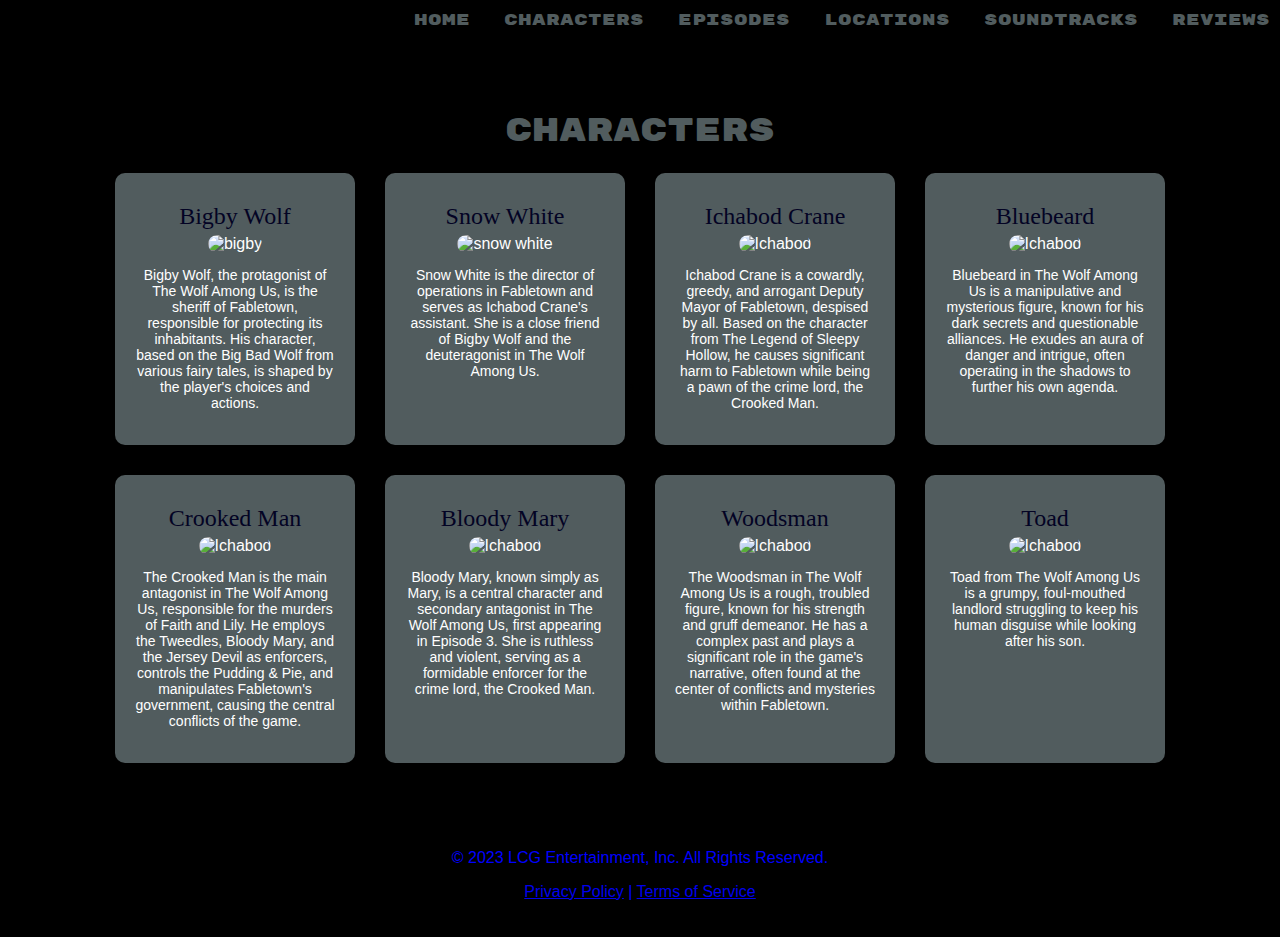
==== characters.html @ 04fd4767 "characters.html" ====
<!DOCTYPE html>
<html lang="en">
<head>
<meta charset="UTF-8">
<meta name="viewport" content="width=device-width, initial-scale=1.0">
<link rel="stylesheet" href="https://cdnjs.cloudflare.com/ajax/libs/font-awesome/6.0.0-beta3/css/all.min.css">
<link rel="stylesheet" href="characters.css">
<link rel="preconnect" href="https://fonts.googleapis.com">
<link rel="preconnect" href="https://fonts.gstatic.com" crossorigin>
<link href="https://fonts.googleapis.com/css2?family=Rubik+Mono+One&display=swap" rel="stylesheet">
<title>Characters</title>
</head>
<body>

<header>
    <nav>
        <ul>
            <li><a href="index.html">Home</a></li>
            <li><a href="Characters.html">Characters</a></li>
            <li><a href="episodes.html">Episodes</a></li>
            <li><a href="locations.html">Locations</a></li>
            <li><a href="soundtracks.html">Soundtracks</a></li>
            <li><a href="reviews.html">Reviews</a></li>
        </ul>
    </nav>
</header>

<div class="content">
    <h1 class="h1">Characters</h1>

    <div class="characters-container">
        <div class="character-card">
            <h2>Bigby Wolf</h2>
            <img src="https://static.wikia.nocookie.net/thewolfamongus2/images/f/f1/Image1.jpg/revision/latest?cb=20140727205901" alt="bigby">
            <p>Bigby Wolf, the protagonist of The Wolf Among Us, is the sheriff of Fabletown, responsible for protecting its inhabitants. 
                His character, based on the Big Bad Wolf from various fairy tales, is shaped by the player's choices and actions.</p>
        </div>

        <div class="character-card">
            <h2>Snow White</h2>
            <img src="https://static.wikia.nocookie.net/fables/images/3/3f/TWAU_Snow_Portrait.jpg/revision/latest?cb=20180528022235" alt="snow white">
            <p>Snow White is the director of operations in Fabletown and serves as Ichabod Crane's assistant. She is a close friend of 
                Bigby Wolf and the deuteragonist in The Wolf Among Us.</p>
        </div>

        <div class="character-card">
            <h2>Ichabod Crane</h2>
            <img src="https://static.wikia.nocookie.net/villains/images/c/c5/Ichabod_Crane%28pic%29.jpg/revision/latest?cb=20200519174554" alt="Ichabod">
            <p>Ichabod Crane is a cowardly, greedy, and arrogant Deputy Mayor of Fabletown, despised by all. Based on the character from 
            The Legend of Sleepy Hollow, he causes significant harm to Fabletown while being a pawn of the crime lord, the Crooked Man.</p>
        </div>        
        
        <div class="character-card">
            <h2>Bluebeard</h2>
            <img src="https://static.wikia.nocookie.net/fables/images/d/df/SAM_Bluebeard_Disapproving.png/revision/latest?cb=20140609212758" alt="Ichabod">
            <p>Bluebeard in The Wolf Among Us is a manipulative and mysterious figure, known for his dark secrets and questionable alliances. 
                He exudes an aura of danger and intrigue, often operating in the shadows to further his own agenda.</p>
        </div> 

        <div class="character-card">
            <h2>Crooked Man</h2>
            <img src="https://static.wikia.nocookie.net/fables/images/f/fb/ISC_Crooked_Man_Lair.png/revision/latest?cb=20140527231200" alt="Ichabod">
            <p>The Crooked Man is the main antagonist in The Wolf Among Us, responsible for the murders of Faith and Lily. He employs the 
                Tweedles, Bloody Mary, and the Jersey Devil as enforcers, controls the Pudding & Pie, and manipulates Fabletown's 
                government, causing the central conflicts of the game.</p>
        </div>

        <div class="character-card">
            <h2>Bloody Mary</h2>
            <img src="https://static.wikia.nocookie.net/fables/images/4/44/ACM_Mary_Arrival.png/revision/latest?cb=20140410063903" alt="Ichabod">
            <p>Bloody Mary, known simply as Mary, is a central character and secondary antagonist in The Wolf Among Us, first appearing 
                in Episode 3. She is ruthless and violent, serving as a formidable enforcer for the crime lord, the Crooked Man.</p>
        </div>

        <div class="character-card">
            <h2>Woodsman</h2>
            <img src="https://static.wikia.nocookie.net/fables/images/6/60/TWAU_%E2%80%94_The_Woodsman_Portrait.jpg/revision/latest?cb=20190803073100" alt="Ichabod">
            <p>The Woodsman in The Wolf Among Us is a rough, troubled figure, known for his strength and gruff demeanor. He has a complex 
                past and plays a significant role in the game's narrative, often found at the center of conflicts and mysteries within 
                Fabletown.</p>
        </div>
        
        <div class="character-card">
            <h2>Toad</h2>
            <img src="https://static.wikia.nocookie.net/fables/images/7/78/ISCP_Toad.png/revision/latest?cb=20140523035813" alt="Ichabod">
            <p>Toad from The Wolf Among Us is a grumpy, foul-mouthed landlord struggling to keep his human disguise while looking after his son.</p>
        </div>
    </div>
</div>

<div id="character-modal" class="modal">
    <div class="modal-content">
        <span class="close">&times;</span>
        <h2 id="modal-character-name"></h2>
        <img id="modal-character-image" src="" alt="">
        <p id="modal-character-description"></p>
    </div>
</div>

<footer>
    <p>&copy; 2023 LCG Entertainment, Inc. All Rights Reserved.</p>
    <p><a href="https://www.telltale.com/privacy-policy/">Privacy Policy</a> | <a href="https://www.telltale.com/tos/">Terms of Service</a></p>
</footer>

</body>
</html>
---- characters.css ----
body, html {
    height: 100%;
    margin: 0;
    font-family: Arial, Helvetica, sans-serif;
    background-color: black;
    color: white;
}

header {
    background-color: black;
    font-family: "Rubik Mono One", monospace;
    color: #6d088b;
    padding: 10px 10px;
}

nav ul {
    list-style-type: none;
    margin: 0;
    padding: 0;
    text-align: right;
}

nav ul li {
    display: inline-block;
    margin-left: 20px;
}

nav ul li a {
    color: #515c5e;
    text-decoration: none;
    transition: color 0.3s;
}

nav ul li a:hover {
    color: #6d088b;
}

.content {
    padding: 50px;
    text-align: center;
}

.h1 {
    font-family: "Rubik Mono One", monospace;
    font-weight: 400;
    font-style: normal;
    color: #515c5e;
}

.characters-container {
    display: flex;
    flex-wrap: wrap;
    justify-content: center;
    gap: 30px;
}

.character-card {
    background-color: #515c5e;
    border-radius: 10px;
    padding: 20px;
    width: 200px;
    text-align: center;
    transition: transform 0.3s, box-shadow 0.3s;
}

.character-card img {
    width: 100%;
    border-radius: 10px;
}

.character-card h2 {
    margin: 10px 0 5px;
    color:rgb(3, 3, 36);
        font-family: "Salsa", cursive;
        font-weight: 400;
        font-style: normal;
}

.character-card p {
    font-size: 14px;
}

.character-card:hover {
    transform: translateY(-20px);
    box-shadow: 0 5px 15px rgba(0,0,0,0.3);
}

footer {
    background-color: black;
    color: blue;
    text-align: center;
    padding: 20px;
}

/* Modal styles */
.modal {
    display: none; /*  mm */
    position: fixed; 
    z-index: 1; 
    padding-top: 60px; 
    left: 0;
    top: 0;
    width: 100%; 
    height: 100%; 
    overflow: auto; 
    background-color: rgb(0,0,0); 
    background-color: rgba(0,0,0,0.4); 
}

.modal-content {
    background-color: #333;
    margin: 5% auto;
    padding: 20px;
    border: 1px solid #888;
    width: 80%;
    max-width: 600px;
    border-radius: 10px;
    text-align: center;
    color: white;
}

.close {
    color: #aaa;
    float: right;
    font-size: 28px;
    font-weight: bold;
}

.close:hover,
.close:focus {
    color: #000;
    text-decoration: none;
    cursor: pointer;
}
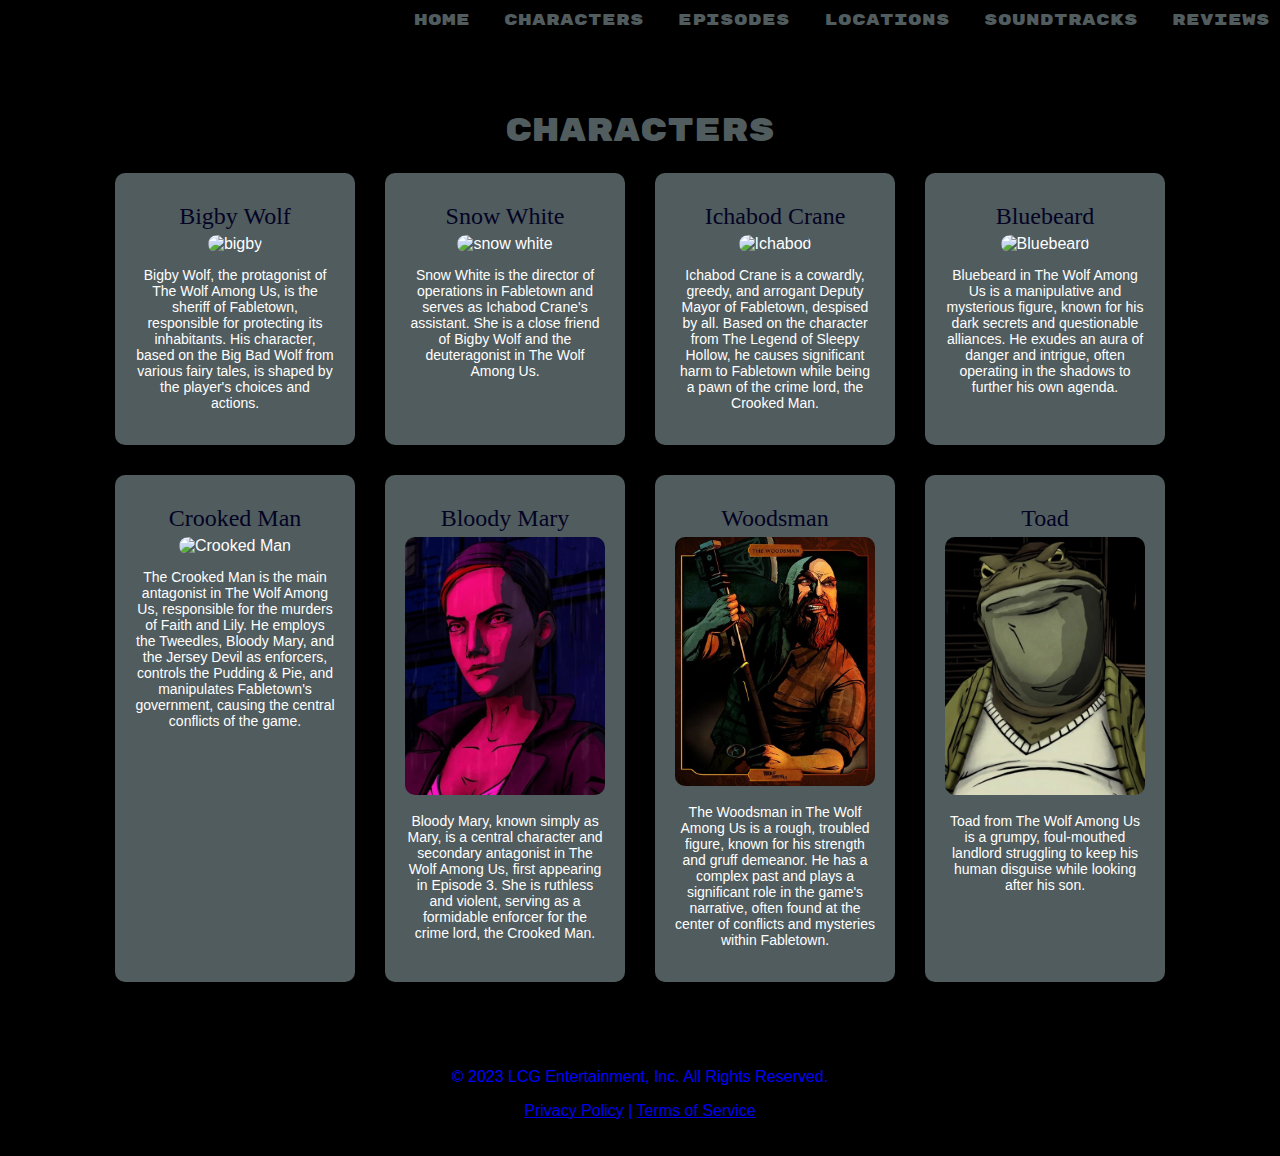
==== commit b9d1ffe5: "characters.html" ====
--- a/characters.html
+++ b/characters.html
@@ -31,35 +31,35 @@
     <div class="characters-container">
         <div class="character-card">
             <h2>Bigby Wolf</h2>
-            <img src="https://static.wikia.nocookie.net/thewolfamongus2/images/f/f1/Image1.jpg/revision/latest?cb=20140727205901" alt="bigby">
+            <img src="bigby.jpg" alt="bigby">
             <p>Bigby Wolf, the protagonist of The Wolf Among Us, is the sheriff of Fabletown, responsible for protecting its inhabitants. 
                 His character, based on the Big Bad Wolf from various fairy tales, is shaped by the player's choices and actions.</p>
         </div>
 
         <div class="character-card">
             <h2>Snow White</h2>
-            <img src="https://static.wikia.nocookie.net/fables/images/3/3f/TWAU_Snow_Portrait.jpg/revision/latest?cb=20180528022235" alt="snow white">
+            <img src="snowwhite.webp" alt="snow white">
             <p>Snow White is the director of operations in Fabletown and serves as Ichabod Crane's assistant. She is a close friend of 
                 Bigby Wolf and the deuteragonist in The Wolf Among Us.</p>
         </div>
 
         <div class="character-card">
             <h2>Ichabod Crane</h2>
-            <img src="https://static.wikia.nocookie.net/villains/images/c/c5/Ichabod_Crane%28pic%29.jpg/revision/latest?cb=20200519174554" alt="Ichabod">
+            <img src="ichabod.webp" alt="Ichabod">
             <p>Ichabod Crane is a cowardly, greedy, and arrogant Deputy Mayor of Fabletown, despised by all. Based on the character from 
             The Legend of Sleepy Hollow, he causes significant harm to Fabletown while being a pawn of the crime lord, the Crooked Man.</p>
         </div>        
         
         <div class="character-card">
             <h2>Bluebeard</h2>
-            <img src="https://static.wikia.nocookie.net/fables/images/d/df/SAM_Bluebeard_Disapproving.png/revision/latest?cb=20140609212758" alt="Ichabod">
+            <img src="bluebeard.webp" alt="Bluebeard">
             <p>Bluebeard in The Wolf Among Us is a manipulative and mysterious figure, known for his dark secrets and questionable alliances. 
                 He exudes an aura of danger and intrigue, often operating in the shadows to further his own agenda.</p>
         </div> 
 
         <div class="character-card">
             <h2>Crooked Man</h2>
-            <img src="https://static.wikia.nocookie.net/fables/images/f/fb/ISC_Crooked_Man_Lair.png/revision/latest?cb=20140527231200" alt="Ichabod">
+            <img src="crookedman.webp" alt="Crooked Man">
             <p>The Crooked Man is the main antagonist in The Wolf Among Us, responsible for the murders of Faith and Lily. He employs the 
                 Tweedles, Bloody Mary, and the Jersey Devil as enforcers, controls the Pudding & Pie, and manipulates Fabletown's 
                 government, causing the central conflicts of the game.</p>
@@ -67,14 +67,14 @@
 
         <div class="character-card">
             <h2>Bloody Mary</h2>
-            <img src="https://static.wikia.nocookie.net/fables/images/4/44/ACM_Mary_Arrival.png/revision/latest?cb=20140410063903" alt="Ichabod">
+            <img src="bloodymary.webp" alt="Bloody Mary">
             <p>Bloody Mary, known simply as Mary, is a central character and secondary antagonist in The Wolf Among Us, first appearing 
                 in Episode 3. She is ruthless and violent, serving as a formidable enforcer for the crime lord, the Crooked Man.</p>
         </div>
 
         <div class="character-card">
             <h2>Woodsman</h2>
-            <img src="https://static.wikia.nocookie.net/fables/images/6/60/TWAU_%E2%80%94_The_Woodsman_Portrait.jpg/revision/latest?cb=20190803073100" alt="Ichabod">
+            <img src="woodsman.webp" alt="Woodsman">
             <p>The Woodsman in The Wolf Among Us is a rough, troubled figure, known for his strength and gruff demeanor. He has a complex 
                 past and plays a significant role in the game's narrative, often found at the center of conflicts and mysteries within 
                 Fabletown.</p>
@@ -82,7 +82,7 @@
         
         <div class="character-card">
             <h2>Toad</h2>
-            <img src="https://static.wikia.nocookie.net/fables/images/7/78/ISCP_Toad.png/revision/latest?cb=20140523035813" alt="Ichabod">
+            <img src="toad.webp" alt="Toad">
             <p>Toad from The Wolf Among Us is a grumpy, foul-mouthed landlord struggling to keep his human disguise while looking after his son.</p>
         </div>
     </div>
@@ -102,5 +102,7 @@
     <p><a href="https://www.telltale.com/privacy-policy/">Privacy Policy</a> | <a href="https://www.telltale.com/tos/">Terms of Service</a></p>
 </footer>
 
+<script src="characters.js"></script>
+
 </body>
 </html>
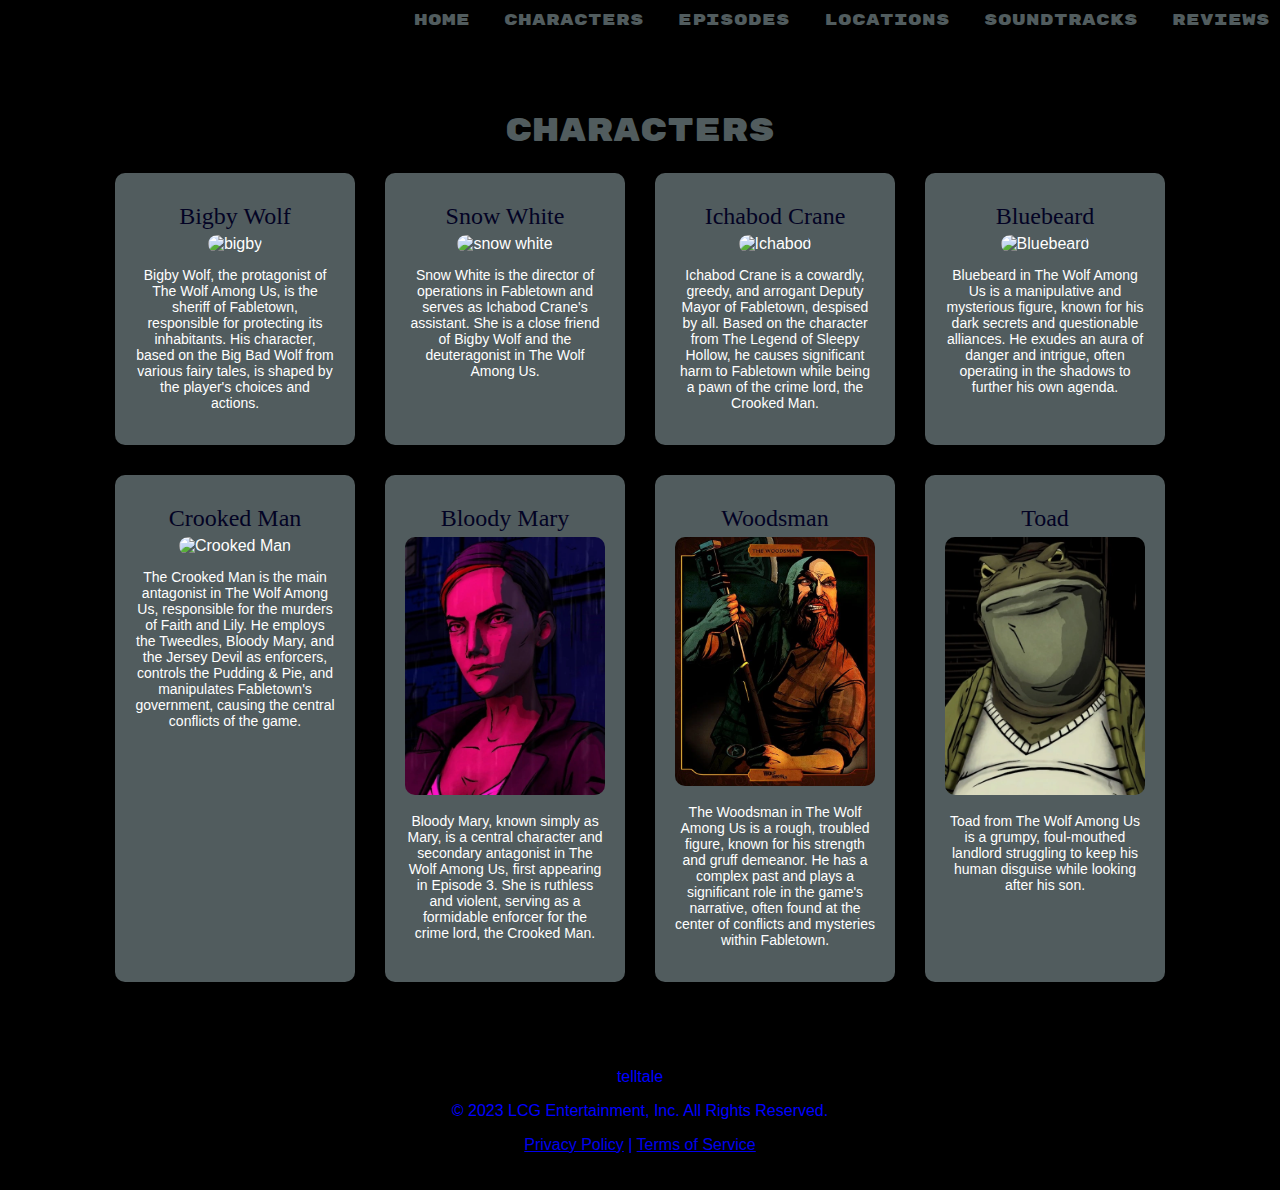
==== commit 1e5f6933: "characters.html" ====
--- a/characters.html
+++ b/characters.html
@@ -98,11 +98,10 @@
 </div>
 
 <footer>
+    <p class="p3">telltale</p>
     <p>&copy; 2023 LCG Entertainment, Inc. All Rights Reserved.</p>
     <p><a href="https://www.telltale.com/privacy-policy/">Privacy Policy</a> | <a href="https://www.telltale.com/tos/">Terms of Service</a></p>
 </footer>
 
-<script src="characters.js"></script>
-
 </body>
 </html>
